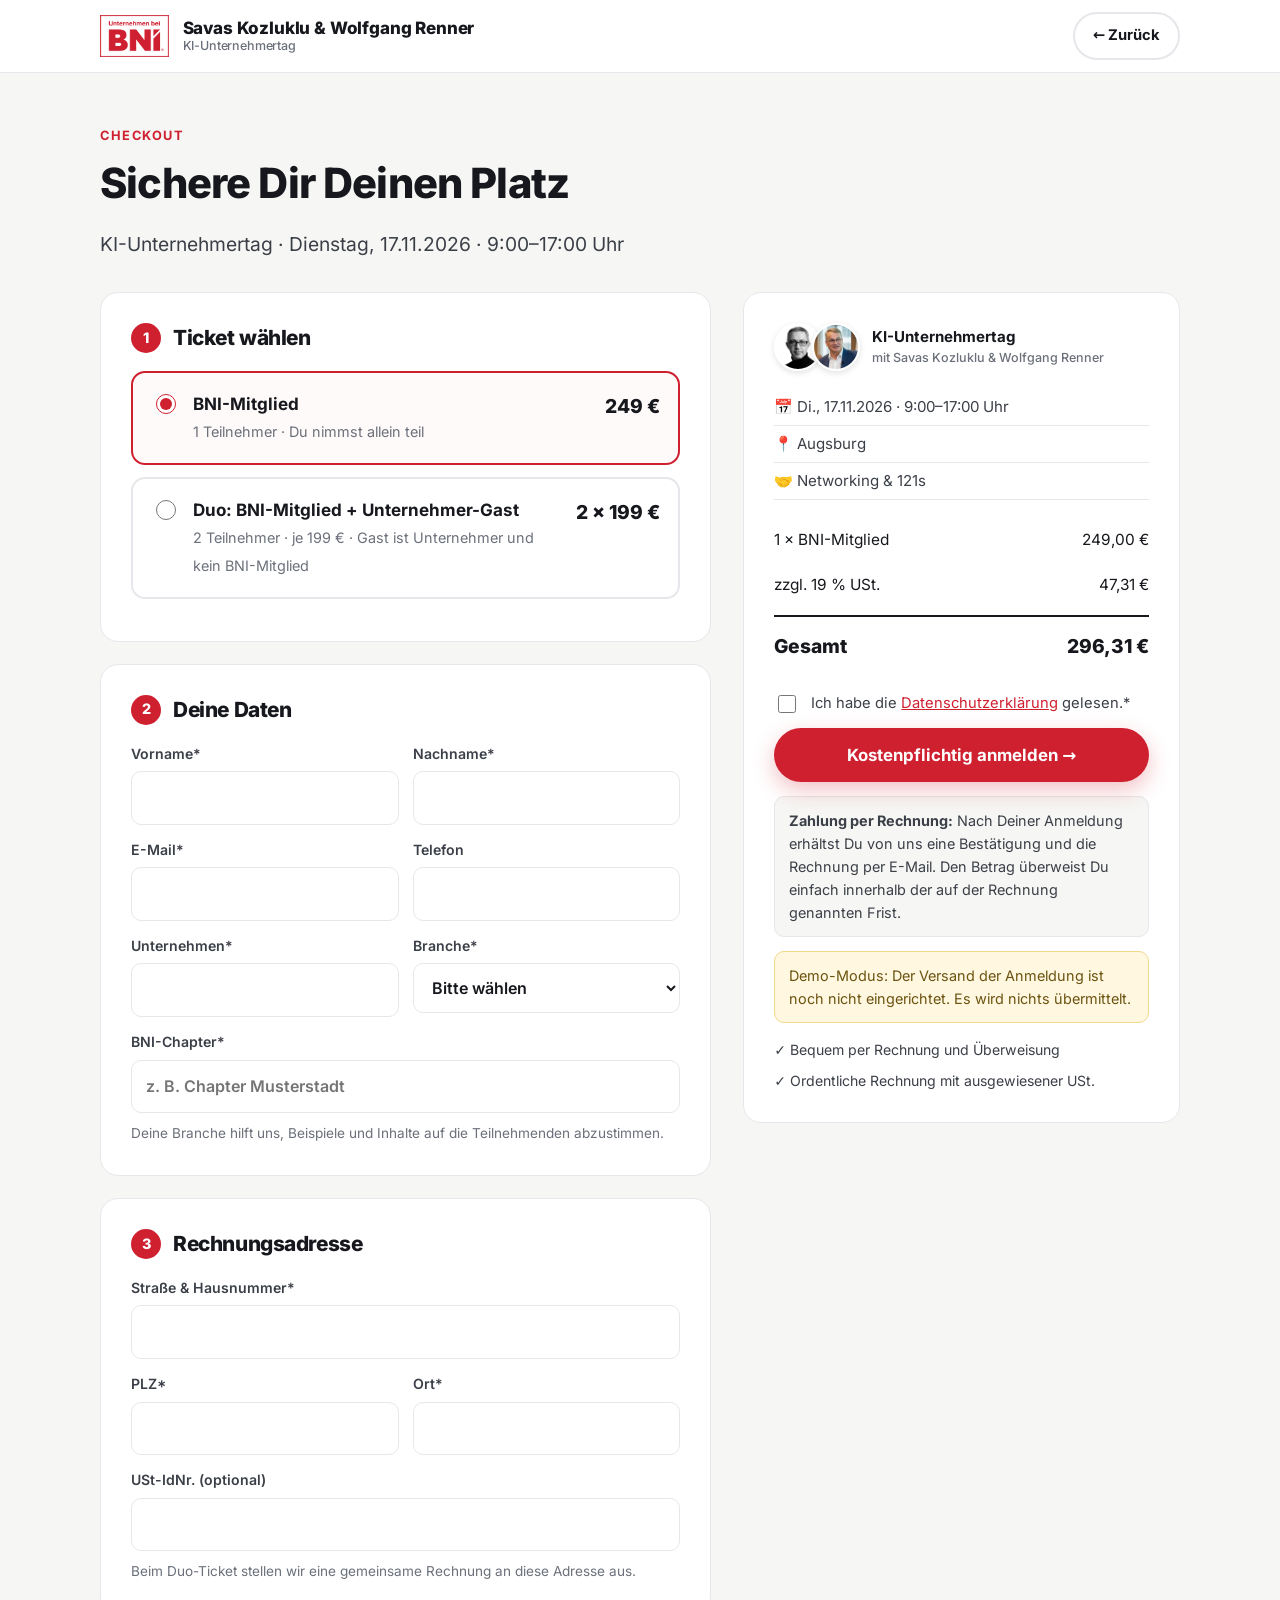
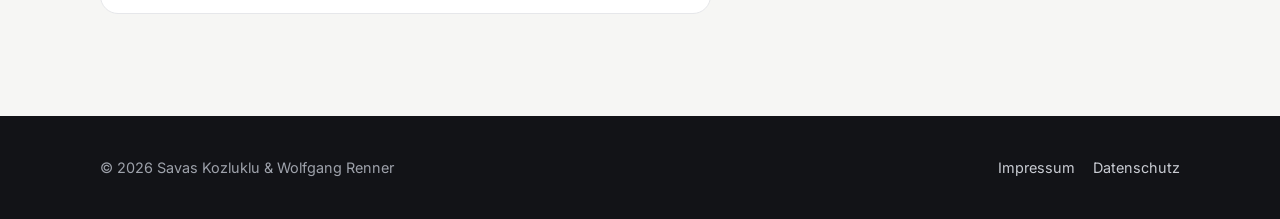
==== checkout.html @ a7ed5cb6 "Zahlung per Rechnung, AGB entfernt, Anmeldung per E-Mail an wr@naviqo.de vorbereitet Co-Authored-By:" ====
<!DOCTYPE html>
<html lang="de">
<head>
  <meta charset="UTF-8">
  <meta name="viewport" content="width=device-width, initial-scale=1">
  <title>Ticket sichern · KI-Unternehmertag 17.11.2026</title>
  <meta name="robots" content="noindex">
  <link rel="preload" href="assets/fonts/inter-latin-wght-normal.woff2" as="font" type="font/woff2" crossorigin>
  <link rel="stylesheet" href="styles.css?v=2">
  <style>
    body { background: var(--bg-soft); }
    .co-wrap { padding: 48px 0 80px; }
    .co-grid { display: grid; grid-template-columns: 1.4fr 1fr; gap: 32px; align-items: start; }
    .co-box { background: #fff; border: 1px solid var(--line); border-radius: 18px; padding: 30px; margin-bottom: 22px; }
    .co-box h2 { font-size: 1.3rem; margin-bottom: 18px; display: flex; align-items: center; gap: 12px; }
    .co-box h2 .num { width: 30px; height: 30px; font-size: .9rem; margin: 0; }
    .ticket-opt { display: flex; gap: 14px; align-items: flex-start; border: 2px solid var(--line); border-radius: 14px; padding: 18px; cursor: pointer; margin-bottom: 12px; transition: border-color .15s; }
    .ticket-opt:has(input:checked) { border-color: var(--red); background: #fffafa; }
    .ticket-opt input { accent-color: var(--red); width: 20px; height: 20px; margin-top: 3px; flex-shrink: 0; }
    .ticket-opt .t-body { flex: 1; }
    .ticket-opt strong { display: block; }
    .ticket-opt small { color: var(--muted); font-size: .9rem; }
    .ticket-opt .t-price { font-weight: 800; font-size: 1.2rem; white-space: nowrap; }
    .fields { display: grid; grid-template-columns: 1fr 1fr; gap: 14px; }
    .fields .full { grid-column: 1 / -1; }
    label.f { display: block; font-size: .88rem; font-weight: 600; color: var(--ink-2); }
    label.f input, label.f select {
      display: block; width: 100%; margin-top: 6px; padding: 13px 14px; font: inherit; font-size: 1rem;
      border: 1.5px solid var(--line); border-radius: 10px; background: #fff; color: var(--ink);
    }
    label.f input:focus, label.f select:focus { outline: none; border-color: var(--red); box-shadow: 0 0 0 3px rgba(207, 32, 48, .12); }
    .hint { font-size: .85rem; color: var(--muted); margin: 10px 0 0; }
    .guest { display: none; }
    .guest.show { display: block; }
    .consent { display: flex; gap: 12px; align-items: flex-start; font-size: .92rem; color: var(--ink-2); margin-bottom: 12px; }
    .consent input { accent-color: var(--red); width: 18px; height: 18px; margin-top: 3px; flex-shrink: 0; }
    .summary { position: sticky; top: 96px; }
    .sum-row { display: flex; justify-content: space-between; gap: 12px; padding: 10px 0; font-size: .96rem; }
    .sum-row.total { border-top: 2px solid var(--ink); margin-top: 8px; padding-top: 14px; font-weight: 800; font-size: 1.2rem; }
    .event-meta { list-style: none; padding: 0; margin: 0 0 18px; font-size: .94rem; color: var(--ink-2); }
    .event-meta li { padding: 6px 0; border-bottom: 1px solid var(--line); }
    .mini-hosts { display: flex; align-items: center; gap: 12px; margin-bottom: 18px; }
    .mini-hosts img { width: 48px; height: 48px; border-radius: 50%; object-fit: cover; border: 2px solid #fff; box-shadow: 0 2px 6px rgba(0,0,0,.12); }
    .mini-hosts img + img { margin-left: -22px; }
    .mini-hosts span { font-weight: 700; font-size: .94rem; line-height: 1.3; }
    .trust { display: grid; gap: 8px; font-size: .88rem; color: var(--ink-2); margin-top: 16px; }
    .hp { position: absolute; left: -9999px; }
    .invoice-note { background: var(--bg-soft); border: 1px solid var(--line); border-radius: 10px; padding: 12px 14px; font-size: .9rem; margin-top: 14px; color: var(--ink-2); }
    .demo-note { display: none; background: #fff7e0; border: 1px solid #f1d98a; color: #6b5310; border-radius: 10px; padding: 12px 14px; font-size: .9rem; margin-top: 14px; }
    .err { color: var(--red); font-size: .9rem; margin-top: 10px; display: none; }
    @media (max-width: 920px) {
      .co-grid { grid-template-columns: 1fr; }
      .summary { position: static; order: -1; }
    }
    @media (max-width: 640px) {
      .fields { grid-template-columns: 1fr; }
      .co-box { padding: 22px 18px; }
      .ticket-opt { flex-wrap: wrap; }
    }
  </style>
</head>
<body>

  <header class="header">
    <div class="container">
      <a class="brand" href="index.html">
        <img src="assets/bni-logo.png" alt="Unternehmen bei BNI">
        <span class="hosts">Savas Kozluklu &amp; Wolfgang Renner<small><span class="nw">KI-Unternehmertag</span></small></span>
      </a>
      <a class="btn btn-ghost" href="index.html" style="padding:10px 18px;font-size:.92rem">← Zurück</a>
    </div>
  </header>

  <main class="co-wrap">
    <div class="container">
      <span class="eyebrow">Checkout</span>
      <h1 style="font-size:clamp(1.8rem,4vw,2.6rem)">Sichere Dir Deinen Platz</h1>
      <p class="lead" style="margin-bottom:32px"><span class="nw">KI-Unternehmertag</span> · Dienstag, 17.11.2026 · 9:00–17:00&nbsp;Uhr</p>

      <form id="checkout" class="co-grid" novalidate>
        <div>
          <!-- 1 Ticket -->
          <div class="co-box">
            <h2><span class="num">1</span> Ticket wählen</h2>
            <label class="ticket-opt">
              <input type="radio" name="ticket" value="single" checked>
              <span class="t-body">
                <strong><span class="nw">BNI-Mitglied</span></strong>
                <small>1 Teilnehmer · Du nimmst allein teil</small>
              </span>
              <span class="t-price">249&nbsp;€</span>
            </label>
            <label class="ticket-opt">
              <input type="radio" name="ticket" value="duo">
              <span class="t-body">
                <strong>Duo: <span class="nw">BNI-Mitglied</span> + <span class="nw">Unternehmer-Gast</span></strong>
                <small>2 Teilnehmer · je 199&nbsp;€ · Gast ist Unternehmer und kein <span class="nw">BNI-Mitglied</span></small>
              </span>
              <span class="t-price">2 × 199&nbsp;€</span>
            </label>
          </div>

          <!-- 2 Deine Daten -->
          <div class="co-box">
            <h2><span class="num">2</span> Deine Daten</h2>
            <div class="fields">
              <label class="f">Vorname*<input name="firstName" required autocomplete="given-name"></label>
              <label class="f">Nachname*<input name="lastName" required autocomplete="family-name"></label>
              <label class="f"><span class="nw">E-Mail</span>*<input name="email" type="email" required autocomplete="email"></label>
              <label class="f">Telefon<input name="phone" type="tel" autocomplete="tel"></label>
              <label class="f">Unternehmen*<input name="company" required autocomplete="organization"></label>
              <label class="f">Branche*
                <select name="industry" required class="industry"></select>
              </label>
              <label class="f full"><span class="nw">BNI-Chapter</span>*<input name="chapter" required placeholder="z. B. Chapter Musterstadt"></label>
            </div>
            <p class="hint">Deine Branche hilft uns, Beispiele und Inhalte auf die Teilnehmenden abzustimmen.</p>
          </div>

          <!-- 3 Gast -->
          <div class="co-box guest" id="guestBox">
            <h2><span class="num">3</span> <span class="txt">Dein <span class="nw">Unternehmer-Gast</span></span></h2>
            <div class="fields">
              <label class="f">Vorname*<input name="guestFirstName" data-guest></label>
              <label class="f">Nachname*<input name="guestLastName" data-guest></label>
              <label class="f"><span class="nw">E-Mail</span>*<input name="guestEmail" type="email" data-guest></label>
              <label class="f">Unternehmen*<input name="guestCompany" data-guest></label>
              <label class="f full">Branche*
                <select name="guestIndustry" class="industry" data-guest></select>
              </label>
            </div>
            <label class="consent" style="margin-top:16px">
              <input type="checkbox" name="guestConfirm" data-guest>
              <span>Ich bestätige, dass mein Gast selbst Unternehmer ist und aktuell kein <span class="nw">BNI-Mitglied</span>.</span>
            </label>
          </div>

          <!-- 4 Rechnung -->
          <div class="co-box">
            <h2><span class="num" id="billNum">3</span> Rechnungsadresse</h2>
            <div class="fields">
              <label class="f full">Straße &amp; Hausnummer*<input name="street" required autocomplete="street-address"></label>
              <label class="f">PLZ*<input name="zip" required autocomplete="postal-code" inputmode="numeric"></label>
              <label class="f">Ort*<input name="city" required autocomplete="address-level2"></label>
              <label class="f full"><span class="nw">USt-IdNr</span>. (optional)<input name="vatId"></label>
            </div>
            <p class="hint">Beim <span class="nw">Duo-Ticket</span> stellen wir eine gemeinsame Rechnung an diese Adresse aus.</p>
          </div>
        </div>

        <!-- Zusammenfassung -->
        <aside class="summary">
          <div class="co-box">
            <div class="mini-hosts">
              <img src="assets/savas-kozluklu.png" alt="">
              <img src="assets/wolfgang-renner.png" alt="">
              <span><span class="nw">KI-Unternehmertag</span><br><small style="font-weight:500;color:var(--muted)">mit Savas Kozluklu &amp; Wolfgang Renner</small></span>
            </div>
            <ul class="event-meta">
              <li>📅 Di., 17.11.2026 · 9:00–17:00&nbsp;Uhr</li>
              <li>📍 Augsburg</li>
              <li>🤝 Networking &amp; 121s</li>
            </ul>

            <div class="sum-row"><span id="sumLabel">1 × <span class="nw">BNI-Mitglied</span></span><span id="sumNet">249,00&nbsp;€</span></div>
            <div class="sum-row"><span>zzgl. 19&nbsp;% USt.</span><span id="sumVat">47,31&nbsp;€</span></div>
            <div class="sum-row total"><span>Gesamt</span><span id="sumGross">296,31&nbsp;€</span></div>

            <div style="margin-top:20px">
              <label class="consent">
                <input type="checkbox" name="terms" required>
                <span>Ich habe die <a href="datenschutz.html" target="_blank">Datenschutzerklärung</a> gelesen.*</span>
              </label>
            </div>

            <input type="checkbox" name="botcheck" class="hp" tabindex="-1" autocomplete="off" aria-hidden="true">
            <button type="submit" class="btn btn-block" id="payBtn">Kostenpflichtig anmelden →</button>
            <p class="err" id="err">Bitte fülle alle Pflichtfelder (*) aus.</p>
            <div class="invoice-note"><strong>Zahlung per Rechnung:</strong> Nach Deiner Anmeldung erhältst Du von uns eine Bestätigung und die Rechnung per <span class="nw">E-Mail</span>. Den Betrag überweist Du einfach innerhalb der auf der Rechnung genannten Frist.</div>
            <div class="demo-note" id="demoNote"><span class="nw">Demo-Modus</span>: Der Versand der Anmeldung ist noch nicht eingerichtet. Es wird nichts übermittelt.</div>

            <div class="trust">
              <span>✓ Bequem per Rechnung und Überweisung</span>
              <span>✓ Ordentliche Rechnung mit ausgewiesener USt.</span>
            </div>
          </div>
        </aside>
      </form>
    </div>
  </main>

  <footer class="footer">
    <div class="container">
      <span>© 2026 Savas Kozluklu &amp; Wolfgang Renner</span>
      <nav><a href="impressum.html">Impressum</a><a href="datenschutz.html">Datenschutz</a></nav>
    </div>
  </footer>

  <script>
    /* =========================================================
       ANMELDUNG PER RECHNUNG
       Jede Anmeldung wird über Web3Forms als E-Mail an
       wr@naviqo.de geschickt. Wolfgang Renner stellt danach die
       Rechnung. Den Zugangsschlüssel gibt es kostenlos auf
       https://web3forms.com (mit wr@naviqo.de anfordern).
       Solange ACCESS_KEY leer ist, läuft das Formular im
       Demo-Modus und es wird nichts verschickt.
       ========================================================= */
    const BOOKING = {
      accessKey: '',
      endpoint: 'https://api.web3forms.com/submit',
      vatRate: 0.19,
      successUrl: 'danke.html'
    };

    const TICKETS = {
      single: { label: '1 × BNI-Mitglied', qty: 1, unit: 249 },
      duo:    { label: '2 × Duo-Ticket (je 199 €)', qty: 2, unit: 199 }
    };

    const INDUSTRIES = [
      'Bitte wählen', 'Handwerk & Bau', 'Immobilien', 'Finanzen & Versicherungen', 'Steuern & Recht',
      'Gesundheit & Medizin', 'Fitness & Wellness', 'IT & Software', 'Marketing, Werbung & Medien',
      'Beratung & Coaching', 'Handel & E-Commerce', 'Gastronomie & Hotellerie', 'Produktion & Industrie',
      'Logistik & Mobilität', 'Sachverständige & Gutachter', 'Sonstige Dienstleistungen'
    ];

    const form = document.getElementById('checkout');
    const eur = n => n.toLocaleString('de-DE', { style: 'currency', currency: 'EUR' });

    document.querySelectorAll('select.industry').forEach(sel => {
      INDUSTRIES.forEach((name, i) => sel.add(new Option(name, i === 0 ? '' : name)));
    });

    function currentTicket() { return form.ticket.value; }

    function update() {
      const key = currentTicket();
      const t = TICKETS[key];
      const net = t.qty * t.unit;
      const vat = Math.round(net * BOOKING.vatRate * 100) / 100;
      document.getElementById('sumLabel').textContent = t.label;
      document.getElementById('sumNet').textContent = eur(net);
      document.getElementById('sumVat').textContent = eur(vat);
      document.getElementById('sumGross').textContent = eur(net + vat);

      const isDuo = key === 'duo';
      document.getElementById('guestBox').classList.toggle('show', isDuo);
      document.getElementById('billNum').textContent = isDuo ? '4' : '3';
      document.querySelectorAll('[data-guest]').forEach(el => el.required = isDuo);
    }

    // Vorauswahl über ?ticket=duo / ?ticket=single
    const preset = new URLSearchParams(location.search).get('ticket');
    if (preset && TICKETS[preset]) form.ticket.value = preset;
    form.addEventListener('change', e => { if (e.target.name === 'ticket') update(); });
    update();

    if (!BOOKING.accessKey) document.getElementById('demoNote').style.display = 'block';

    form.addEventListener('submit', async e => {
      e.preventDefault();
      const err = document.getElementById('err');
      if (!form.checkValidity()) {
        err.textContent = 'Bitte fülle alle Pflichtfelder (*) aus.';
        err.style.display = 'block';
        form.reportValidity();
        return;
      }
      err.style.display = 'none';

      const key = currentTicket();
      const t = TICKETS[key];
      const data = Object.fromEntries(new FormData(form));
      // Vorname und Ticket für die Danke-Seite merken (nur in diesem Browser)
      try { sessionStorage.setItem('bni-ki-order', JSON.stringify({ ticket: key, firstName: data.firstName })); } catch (_) {}

      if (!BOOKING.accessKey) {
        location.href = BOOKING.successUrl + '?ticket=' + key;
        return;
      }

      const net = t.qty * t.unit;
      const vat = Math.round(net * BOOKING.vatRate * 100) / 100;
      const payload = {
        access_key: BOOKING.accessKey,
        subject: 'Neue Anmeldung KI-Unternehmertag: ' + data.firstName + ' ' + data.lastName + ' (' + t.label + ')',
        from_name: 'KI-Unternehmertag Anmeldung',
        replyto: data.email,
        botcheck: data.botcheck || '',
        Ticket: t.label,
        Netto: eur(net),
        'USt 19 %': eur(vat),
        Gesamt: eur(net + vat)
      };
      const LABELS = {
        firstName: 'Vorname', lastName: 'Nachname', email: 'E-Mail', phone: 'Telefon', company: 'Firma',
        industry: 'Branche', chapter: 'BNI-Chapter', street: 'Straße', zip: 'PLZ', city: 'Ort', vatId: 'USt-IdNr.',
        guestFirstName: 'Gast Vorname', guestLastName: 'Gast Nachname', guestEmail: 'Gast E-Mail',
        guestCompany: 'Gast Firma', guestIndustry: 'Gast Branche'
      };
      for (const [name, label] of Object.entries(LABELS)) {
        if (name.startsWith('guest') && key !== 'duo') continue;
        if (data[name]) payload[label] = data[name];
      }

      const btn = document.getElementById('payBtn');
      btn.disabled = true;
      btn.textContent = 'Wird gesendet …';
      try {
        const res = await fetch(BOOKING.endpoint, {
          method: 'POST',
          headers: { 'Content-Type': 'application/json', Accept: 'application/json' },
          body: JSON.stringify(payload)
        });
        const json = await res.json().catch(() => ({}));
        if (!res.ok || json.success === false) throw new Error(json.message || res.status);
        location.href = BOOKING.successUrl + '?ticket=' + key;
      } catch (_) {
        btn.disabled = false;
        btn.textContent = 'Kostenpflichtig anmelden →';
        err.innerHTML = 'Die Anmeldung konnte gerade nicht gesendet werden. Bitte versuche es noch einmal oder schreib uns an <a href="mailto:wr@naviqo.de">wr@naviqo.de</a>.';
        err.style.display = 'block';
      }
    });
  </script>
</body>
</html>
---- styles.css ----
/* Schriften lokal eingebunden (keine Verbindung zu Google) */
@font-face { font-family: "Inter"; font-style: normal; font-display: swap; font-weight: 100 900; src: url("assets/fonts/inter-latin-wght-normal.woff2") format("woff2"); }
@font-face { font-family: "Oswald"; font-style: normal; font-display: swap; font-weight: 200 700; src: url("assets/fonts/oswald-latin-wght-normal.woff2") format("woff2"); }

:root {
  --red: #cf2030;
  --red-dark: #a8141f;
  --ink: #16181d;
  --ink-2: #3b3f47;
  --muted: #6b707a;
  --line: #e6e7ea;
  --bg: #ffffff;
  --bg-soft: #f6f6f4;
  --bg-dark: #121317;
  --radius: 14px;
  --shadow: 0 10px 30px rgba(18, 19, 23, .08);
  --max: 1120px;
}

* { box-sizing: border-box; }
html { scroll-behavior: smooth; }
body {
  margin: 0;
  font-family: "Inter", system-ui, -apple-system, "Segoe UI", Roboto, sans-serif;
  color: var(--ink);
  background: var(--bg);
  line-height: 1.6;
  font-size: 17px;
  -webkit-font-smoothing: antialiased;
}
img { max-width: 100%; display: block; }
a { color: var(--red); }
h1, h2, h3 { line-height: 1.15; letter-spacing: -.02em; margin: 0 0 .5em; }
h1 { font-size: clamp(2.1rem, 5vw, 3.6rem); font-weight: 800; }
h2 { font-size: clamp(1.7rem, 3.4vw, 2.5rem); font-weight: 800; }
h3 { font-size: 1.2rem; font-weight: 700; }
p { margin: 0 0 1em; }

.container { width: 100%; max-width: var(--max); margin: 0 auto; padding: 0 20px; }
.narrow { max-width: 780px; }
section { padding: 88px 0; }
.soft { background: var(--bg-soft); }
.dark { background: var(--bg-dark); color: #fff; }
.dark p, .dark li { color: #c9ccd3; }
.center { text-align: center; }
.eyebrow {
  display: inline-block; font-size: .8rem; font-weight: 700; letter-spacing: .12em;
  text-transform: uppercase; color: var(--red); margin-bottom: 14px;
}
.lead { font-size: 1.2rem; color: var(--ink-2); }
.dark .lead { color: #d7d9de; }

/* Buttons */
.btn {
  display: inline-flex; align-items: center; justify-content: center; gap: 10px;
  background: var(--red); color: #fff; text-decoration: none; font-weight: 700;
  padding: 17px 30px; border-radius: 999px; border: 0; cursor: pointer;
  font-size: 1.05rem; font-family: inherit;
  box-shadow: 0 8px 22px rgba(207, 32, 48, .28);
  transition: transform .15s ease, background .15s ease;
}
.btn:hover { background: var(--red-dark); transform: translateY(-1px); }
.btn-ghost { background: transparent; color: var(--ink); box-shadow: none; border: 2px solid var(--line); }
.btn-ghost:hover { background: var(--bg-soft); }
.btn-block { width: 100%; }
.btn-note { font-size: .88rem; color: var(--muted); margin-top: 12px; }
.dark .btn-note { color: #9ea2ab; }

/* Topbar */
.topbar { background: var(--red); color: #fff; text-align: center; font-size: .92rem; font-weight: 600; padding: 9px 16px; }
.header { border-bottom: 1px solid var(--line); background: #fff; position: sticky; top: 0; z-index: 20; }
.header .container { display: flex; align-items: center; justify-content: space-between; gap: 16px; height: 72px; }
.brand { display: flex; align-items: center; gap: 14px; text-decoration: none; color: var(--ink); }
.brand img { height: 42px; width: auto; }
.brand .hosts { font-weight: 800; letter-spacing: -.01em; line-height: 1.2; }
.brand .hosts small { display: block; font-weight: 500; color: var(--muted); font-size: .78rem; }
.header .btn { padding: 11px 20px; font-size: .95rem; box-shadow: none; }

/* Hero */
.hero { padding: 72px 0 80px; background: linear-gradient(180deg, #fff 0%, var(--bg-soft) 100%); }
.hero-grid { display: grid; grid-template-columns: 1.25fr .9fr; gap: 56px; align-items: center; }
.hero h1 span { color: var(--red); }
.facts { display: flex; flex-wrap: wrap; gap: 10px; margin: 24px 0 30px; padding: 0; list-style: none; }
.facts li {
  background: #fff; border: 1px solid var(--line); border-radius: 999px;
  padding: 8px 16px; font-size: .92rem; font-weight: 600;
}
.hero-card { background: #fff; border-radius: 22px; box-shadow: var(--shadow); padding: 26px; border: 1px solid var(--line); }
.host-pics { display: grid; grid-template-columns: 1fr 1fr; gap: 12px; margin-bottom: 20px; }
.host-pics figure { margin: 0; }
.host-pics img { aspect-ratio: 1; object-fit: cover; border-radius: 14px; width: 100%; }
.host-pics figcaption { font-size: .85rem; font-weight: 700; margin-top: 8px; }
.host-pics figcaption small { display: block; font-weight: 500; color: var(--muted); }
.price-line { display: flex; justify-content: space-between; align-items: baseline; padding: 12px 0; border-top: 1px solid var(--line); gap: 12px; }
.price-line strong { font-size: 1.5rem; white-space: nowrap; }
.price-line span { font-size: .95rem; color: var(--ink-2); }

/* Cards / grids */
.grid-2 { display: grid; grid-template-columns: repeat(2, 1fr); gap: 22px; }
.grid-3 { display: grid; grid-template-columns: repeat(3, 1fr); gap: 22px; }
.grid-4 { display: grid; grid-template-columns: repeat(4, 1fr); gap: 20px; }
.card { background: #fff; border: 1px solid var(--line); border-radius: var(--radius); padding: 26px; }
.dark .card { background: #1c1e24; border-color: #2c2f37; }
.num {
  width: 40px; height: 40px; border-radius: 50%; background: var(--red); color: #fff;
  display: grid; place-items: center; font-weight: 800; margin-bottom: 14px;
}
.check { list-style: none; padding: 0; margin: 0; }
.check li { position: relative; padding-left: 32px; margin-bottom: 12px; }
.check li::before {
  content: ""; position: absolute; left: 0; top: 4px; width: 20px; height: 20px; border-radius: 50%;
  background: var(--red) url("data:image/svg+xml,%3Csvg xmlns='http://www.w3.org/2000/svg' viewBox='0 0 24 24' fill='none' stroke='white' stroke-width='3.5' stroke-linecap='round' stroke-linejoin='round'%3E%3Cpolyline points='20 6 9 17 4 12'/%3E%3C/svg%3E") center/12px no-repeat;
}
.section-head { max-width: 760px; margin: 0 auto 48px; text-align: center; }

/* Agenda */
.agenda { border: 1px solid var(--line); border-radius: var(--radius); overflow: hidden; background: #fff; }
.agenda-row { display: grid; grid-template-columns: 130px 1fr auto; gap: 20px; padding: 18px 24px; border-bottom: 1px solid var(--line); align-items: start; }
.agenda-row:last-child { border-bottom: 0; }
.agenda-row time { font-weight: 800; color: var(--red); font-variant-numeric: tabular-nums; }
.agenda-row h3 { margin: 0 0 4px; font-size: 1.05rem; }
.agenda-row p { margin: 0; color: var(--muted); font-size: .95rem; }
.agenda-row.break { background: var(--bg-soft); }
.agenda-row.net { background: #fdf0f1; }
.tag { font-size: .75rem; font-weight: 700; padding: 4px 10px; border-radius: 999px; background: var(--bg-soft); color: var(--ink-2); white-space: nowrap; }
.tag.red { background: var(--red); color: #fff; }

/* Networking highlight */
.split { display: grid; grid-template-columns: 1fr 1fr; gap: 56px; align-items: center; }
.big-stat { font-size: 3.2rem; font-weight: 800; color: var(--red); line-height: 1; }

/* Pricing */
.pricing { display: grid; grid-template-columns: 1fr 1fr; gap: 24px; max-width: 900px; margin: 0 auto; }
.plan { background: #fff; color: var(--ink); border-radius: 20px; padding: 34px; border: 2px solid var(--line); display: flex; flex-direction: column; }
.plan.featured { border-color: var(--red); position: relative; }
.plan .badge { position: absolute; top: -14px; left: 34px; background: var(--red); color: #fff; font-size: .78rem; font-weight: 700; padding: 5px 14px; border-radius: 999px; }
.plan .amount { font-size: 3rem; font-weight: 800; letter-spacing: -.03em; line-height: 1; margin: 12px 0 4px; }
.plan .amount small { font-size: 1rem; font-weight: 600; color: var(--muted); letter-spacing: 0; }
.plan p, .plan li { color: var(--ink-2) !important; }
.plan .check { margin: 18px 0 26px; flex: 1; }

/* Value stack */
.stack-title {
  font-family: "Oswald", "Inter", sans-serif; font-weight: 700; text-transform: uppercase;
  letter-spacing: .01em; text-align: center; color: var(--ink-2); margin-bottom: 36px;
}
.stack { background: #fff; border-radius: 16px; border: 1px solid var(--line); box-shadow: var(--shadow); max-width: 800px; margin: 0 auto; overflow: hidden; }
.stack-row { display: flex; justify-content: space-between; align-items: center; gap: 20px; padding: 18px 26px; border-bottom: 1px solid var(--line); }
.stack-row > div { min-width: 0; }
.stack-row strong { display: block; font-weight: 600; font-size: 1.08rem; }
.stack-row small { display: block; color: var(--muted); font-size: .9rem; margin-top: 2px; line-height: 1.45; }
.stack-row .val { font-family: "Oswald", "Inter", sans-serif; font-weight: 700; font-size: 1.15rem; white-space: nowrap; color: var(--ink); }
.stack-foot { background: var(--bg-soft); text-align: right; padding: 16px 26px; font-size: 1.05rem; font-weight: 600; color: var(--ink-2); }
@media (max-width: 640px) {
  .stack-row { padding: 16px 18px; align-items: flex-start; }
  .stack-foot { padding: 14px 18px; }
}

/* Guarantee */
.guarantee { display: grid; grid-template-columns: 140px 1fr; gap: 32px; align-items: center; max-width: 860px; margin: 0 auto; }
.seal {
  width: 140px; height: 140px; border-radius: 50%; border: 4px solid var(--red); color: var(--red);
  display: grid; place-items: center; text-align: center; font-weight: 800; font-size: .9rem; line-height: 1.2; padding: 16px;
}

/* Speakers */
.speaker { display: grid; grid-template-columns: 200px 1fr; gap: 28px; align-items: start; }
.speaker img { border-radius: 16px; aspect-ratio: 1; object-fit: cover; width: 100%; }
.speaker .role { color: var(--red); font-weight: 700; font-size: .95rem; margin-bottom: 10px; }
.speaker a { font-weight: 600; font-size: .95rem; }

/* FAQ */
.faq details { border-bottom: 1px solid var(--line); padding: 20px 0; }
.faq summary { font-weight: 700; cursor: pointer; list-style: none; display: flex; justify-content: space-between; gap: 16px; font-size: 1.05rem; }
.faq summary::-webkit-details-marker { display: none; }
.faq summary::after { content: "+"; color: var(--red); font-size: 1.5rem; line-height: 1; transition: transform .2s; }
.faq details[open] summary::after { transform: rotate(45deg); }
.faq details p { margin: 12px 0 0; color: var(--ink-2); }

/* Final CTA */
.final { background: var(--red); color: #fff; }
.final p, .final li { color: #fde6e8; }
.final .btn { background: #fff; color: var(--red); box-shadow: 0 8px 22px rgba(0, 0, 0, .18); }
.final .btn:hover { background: #fff5f5; }
.final .btn-note { color: #fbd3d7; }

/* Sticky CTA */
.sticky-cta {
  position: fixed; left: 50%; bottom: 18px; transform: translate(-50%, 140%); z-index: 30;
  background: var(--ink); color: #fff; border-radius: 999px; padding: 8px 8px 8px 22px;
  display: flex; align-items: center; gap: 16px; box-shadow: 0 12px 30px rgba(0, 0, 0, .25);
  transition: transform .3s ease; width: max-content; max-width: calc(100% - 32px);
}
.sticky-cta.show { transform: translate(-50%, 0); }
.sticky-cta span { font-size: .92rem; font-weight: 600; }
.sticky-cta .btn { padding: 11px 20px; font-size: .95rem; box-shadow: none; }

/* Footer */
.footer { background: var(--bg-dark); color: #9ea2ab; padding: 40px 0; font-size: .9rem; }
.footer .container { display: flex; justify-content: space-between; flex-wrap: wrap; gap: 16px; }
.footer a { color: #c9ccd3; text-decoration: none; margin-left: 18px; }
.footer a:first-child { margin-left: 0; }

/* Responsive */
@media (max-width: 920px) {
  .hero-grid, .split, .pricing, .grid-2 { grid-template-columns: 1fr; }
  .grid-3 { grid-template-columns: 1fr; }
  .grid-4 { grid-template-columns: 1fr 1fr; }
  .hero-grid { gap: 36px; }
}
@media (max-width: 640px) {
  body { font-size: 16px; }
  section { padding: 64px 0; }
  .container { padding: 0 16px; }
  .grid-4 { grid-template-columns: 1fr; }
  .brand .hosts small { display: none; }
  .brand img { height: 34px; }
  .header .btn { display: none; }
  .agenda-row { grid-template-columns: 1fr; gap: 6px; padding: 16px 18px; }
  .agenda-row .tag { justify-self: start; }
  .speaker { grid-template-columns: 1fr; }
  .speaker img { max-width: 220px; }
  .guarantee { grid-template-columns: 1fr; justify-items: center; text-align: center; }
  .sticky-cta span { display: none; }
  .sticky-cta { padding: 6px; }
  .footer a { margin: 0 14px 0 0; }
}

/* Bindestrich-Wörter nicht am Bindestrich umbrechen */
.nw { white-space: nowrap; }
.agenda-note { font-size: .88rem; color: var(--muted); margin: 14px 4px 0; }

/* Rechtstexte (Impressum, Datenschutz) */
.legal { padding-top: 8px; }
.legal h1 { font-size: clamp(2rem, 4.5vw, 2.8rem); margin-bottom: 24px; }
.legal h2 { font-size: 1.4rem; margin: 36px 0 12px; }
.legal h3 { font-size: 1.1rem; margin: 26px 0 8px; }
.legal h4 { font-size: 1rem; margin: 18px 0 6px; }
.legal p, .legal li { color: var(--ink-2); line-height: 1.65; overflow-wrap: anywhere; }
.legal ul { padding-left: 20px; }
.legal a { color: var(--red); }
.legal .legal-addr { gap: 24px; margin: 8px 0 16px; }
.legal .legal-addr h2 { margin-top: 8px; }
.legal .legal-src { font-size: .85rem; color: var(--muted); margin-top: 28px; }
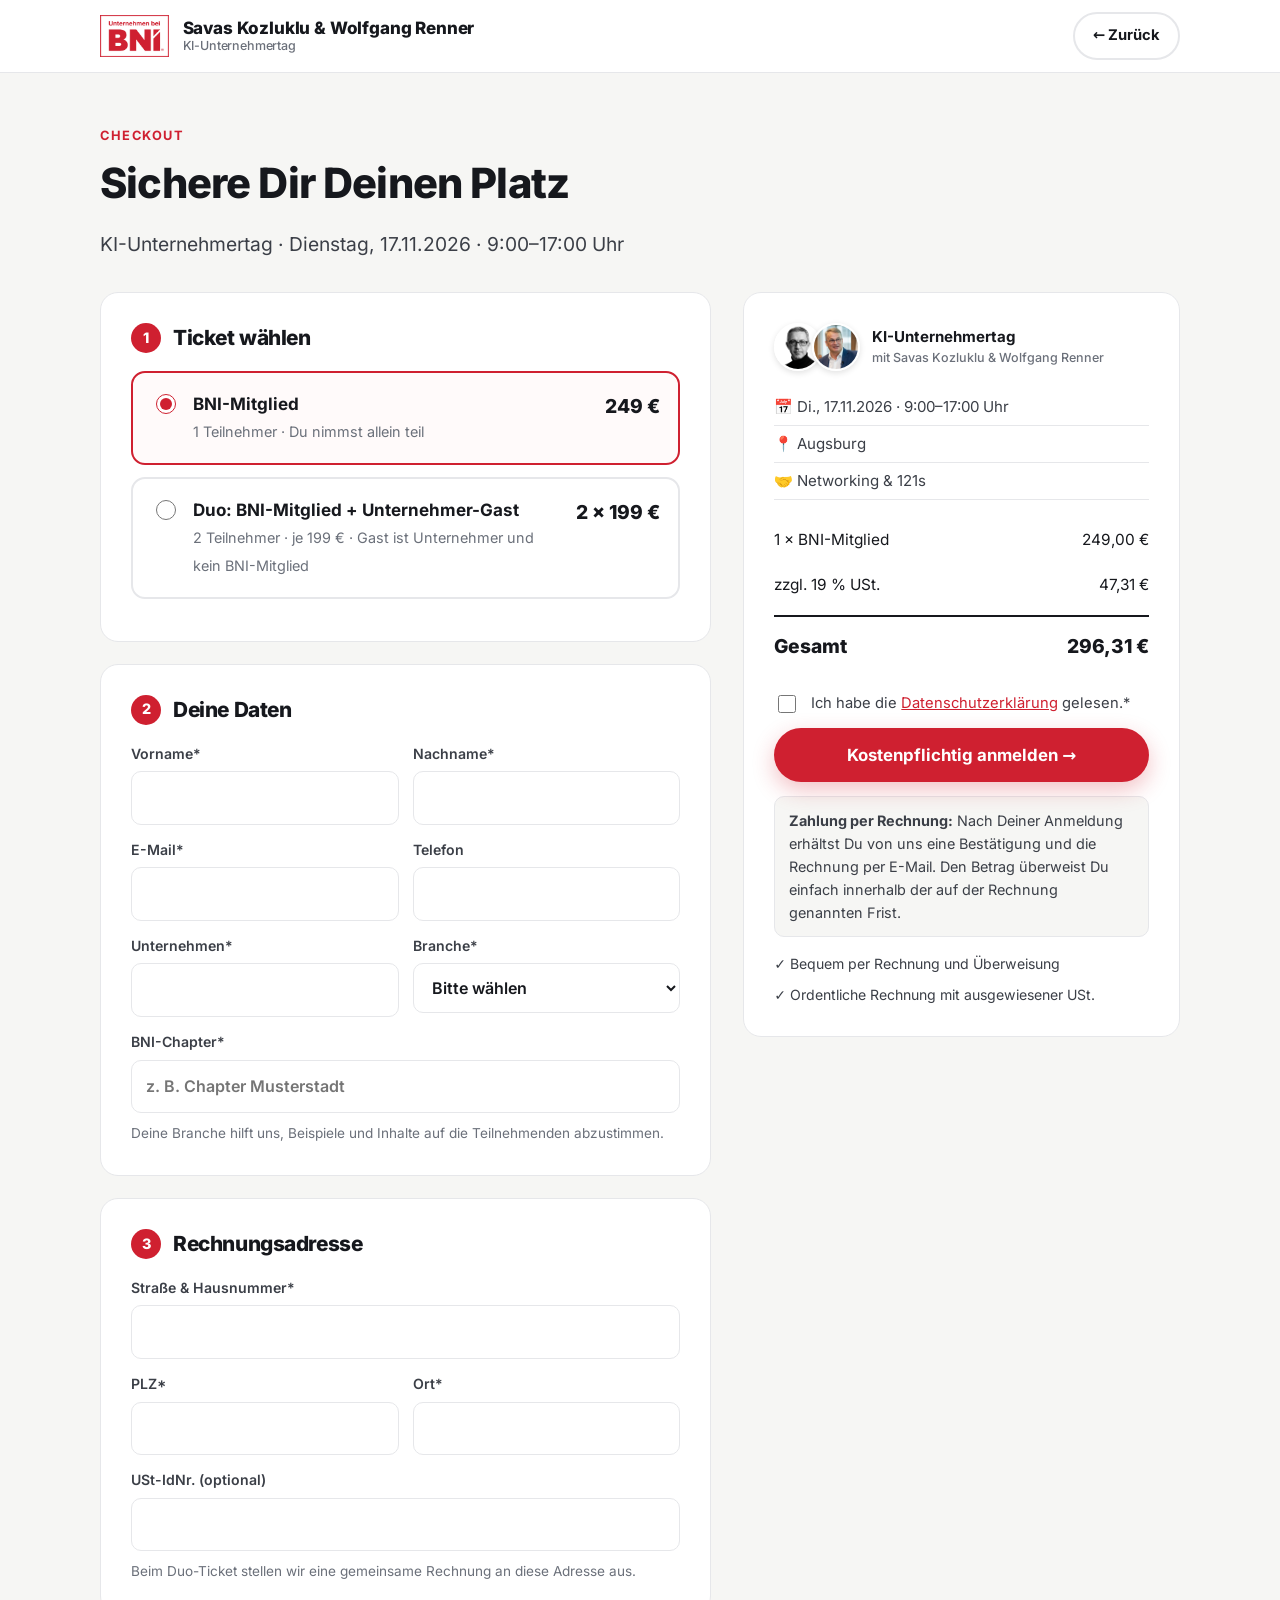
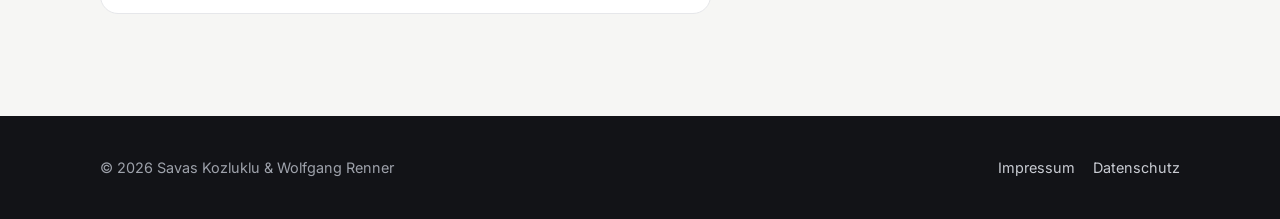
==== commit 7cbb250a: "Web3Forms-Schlüssel (savask@zeoai.de) eingetragen, Demo-Modus aus Co-Authored-By: Claude Opus 5.5 <n" ====
--- a/checkout.html
+++ b/checkout.html
@@ -199,15 +199,19 @@
   <script>
     /* =========================================================
        ANMELDUNG PER RECHNUNG
-       Jede Anmeldung wird über Web3Forms als E-Mail an
-       wr@naviqo.de geschickt. Wolfgang Renner stellt danach die
-       Rechnung. Den Zugangsschlüssel gibt es kostenlos auf
-       https://web3forms.com (mit wr@naviqo.de anfordern).
-       Solange ACCESS_KEY leer ist, läuft das Formular im
-       Demo-Modus und es wird nichts verschickt.
+       Jede Anmeldung wird über Web3Forms als E-Mail verschickt:
+       - wr@naviqo.de    (Wolfgang Renner, stellt die Rechnung)
+       - savask@zeoai.de (Savas Kozluklu, zur Info)
+       Pro Adresse gibt es kostenlos einen Zugangsschlüssel auf
+       https://web3forms.com. Solange der Schlüssel für
+       wr@naviqo.de leer ist, läuft das Formular im Demo-Modus
+       und es wird nichts verschickt.
        ========================================================= */
     const BOOKING = {
-      accessKey: '',
+      // Übergangsweise geht alles an savask@zeoai.de, bis Wolfgangs Schlüssel da ist.
+      // Dann: accessKey = Schlüssel wr@naviqo.de, accessKeyCopy = Schlüssel savask@zeoai.de
+      accessKey: '792a6750-31fa-42c7-a27d-f14a307fe8d3',  // savask@zeoai.de
+      accessKeyCopy: '',
       endpoint: 'https://api.web3forms.com/submit',
       vatRate: 0.19,
       successUrl: 'danke.html'
@@ -283,7 +287,6 @@
       const net = t.qty * t.unit;
       const vat = Math.round(net * BOOKING.vatRate * 100) / 100;
       const payload = {
-        access_key: BOOKING.accessKey,
         subject: 'Neue Anmeldung KI-Unternehmertag: ' + data.firstName + ' ' + data.lastName + ' (' + t.label + ')',
         from_name: 'KI-Unternehmertag Anmeldung',
         replyto: data.email,
@@ -308,13 +311,17 @@
       btn.disabled = true;
       btn.textContent = 'Wird gesendet …';
       try {
-        const res = await fetch(BOOKING.endpoint, {
+        const send = accessKey => fetch(BOOKING.endpoint, {
           method: 'POST',
           headers: { 'Content-Type': 'application/json', Accept: 'application/json' },
-          body: JSON.stringify(payload)
+          body: JSON.stringify({ access_key: accessKey, ...payload })
+        }).then(async res => {
+          const json = await res.json().catch(() => ({}));
+          if (!res.ok || json.success === false) throw new Error(json.message || res.status);
         });
-        const json = await res.json().catch(() => ({}));
-        if (!res.ok || json.success === false) throw new Error(json.message || res.status);
+        // Kopie an Savas: Fehler dort blockieren die Anmeldung nicht
+        const copy = BOOKING.accessKeyCopy ? send(BOOKING.accessKeyCopy).catch(() => {}) : Promise.resolve();
+        await Promise.all([send(BOOKING.accessKey), copy]);
         location.href = BOOKING.successUrl + '?ticket=' + key;
       } catch (_) {
         btn.disabled = false;
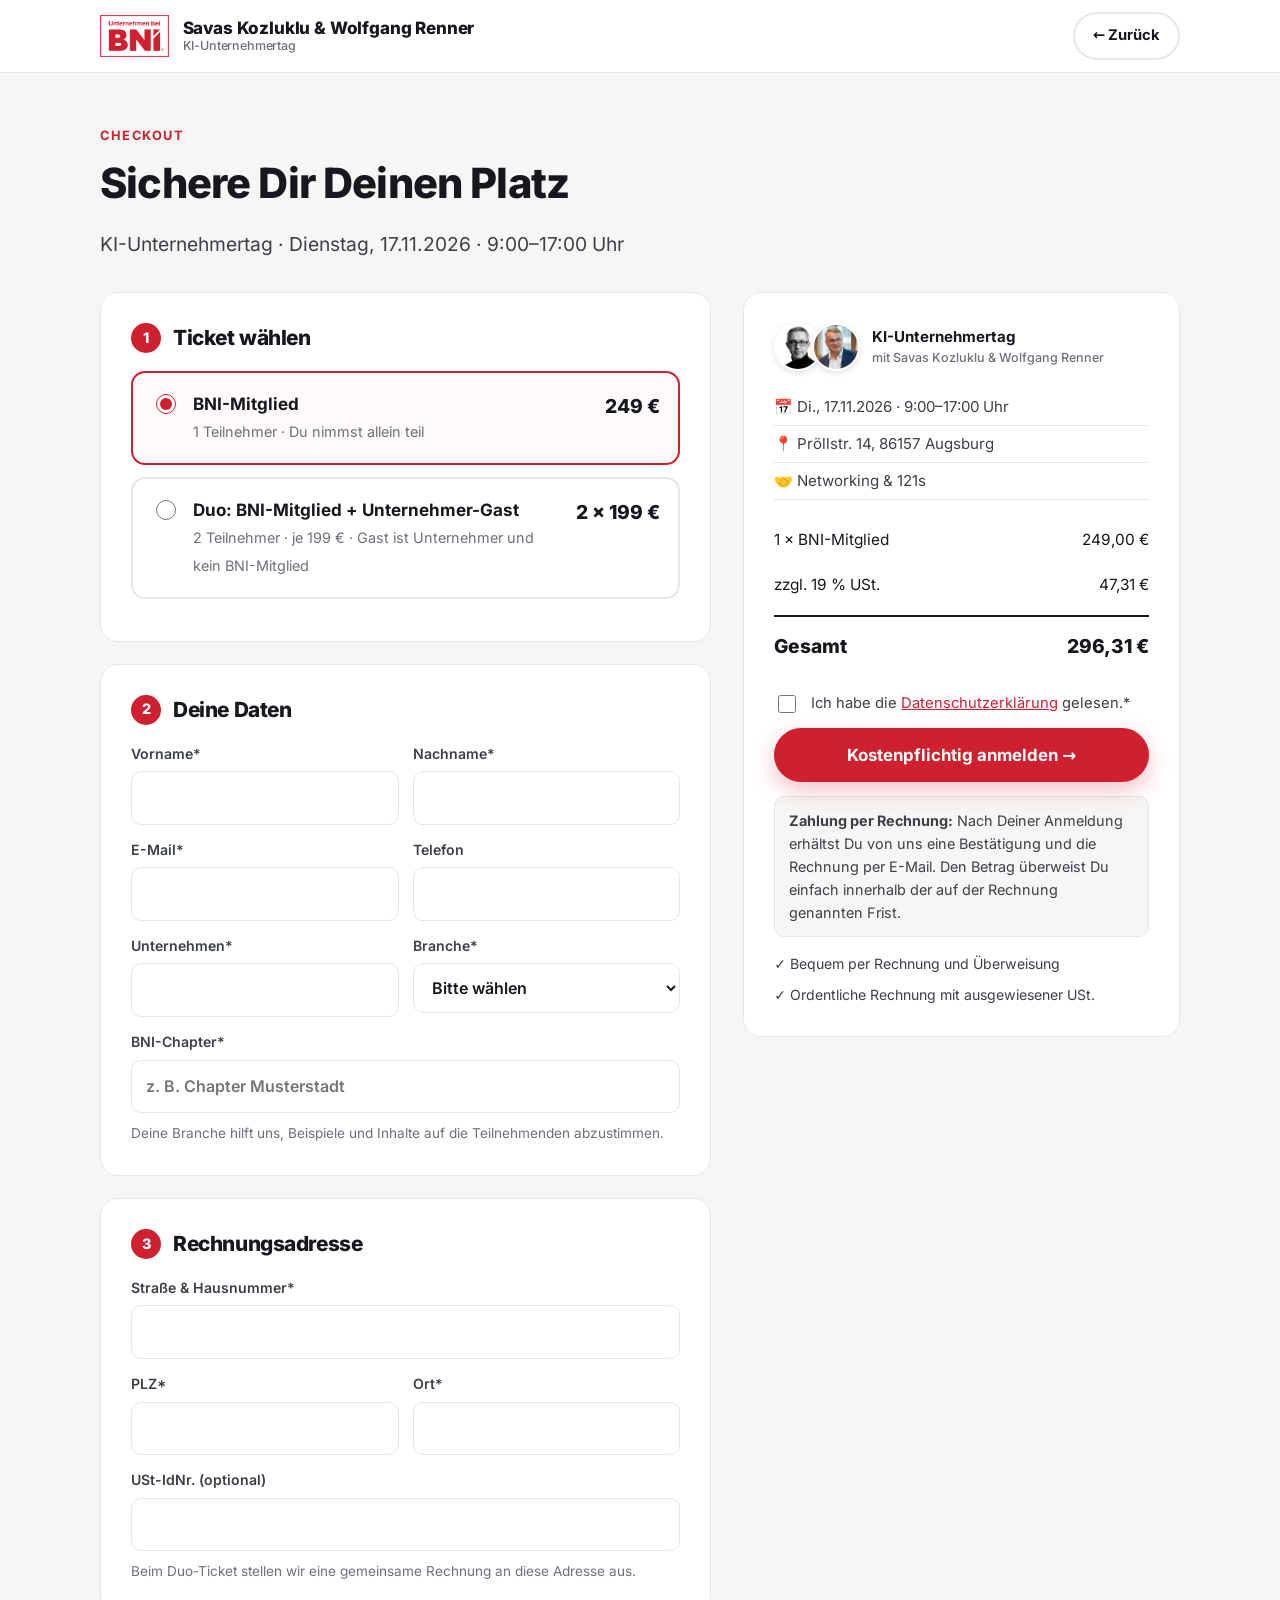
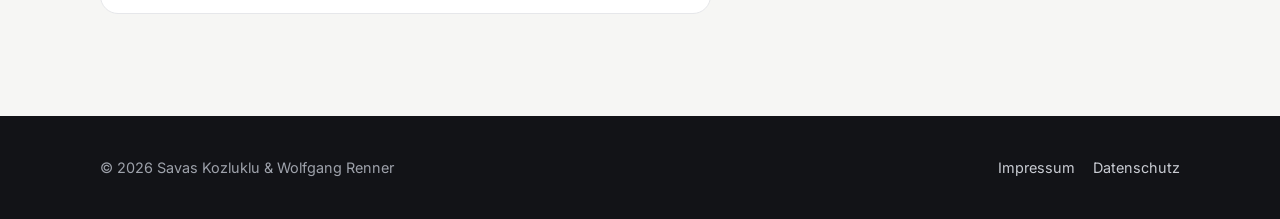
==== commit 72de2528: "Veranstaltungsort: Pröllstr. 14, 86157 Augsburg Co-Authored-By: Claude Opus 5.5 <noreply@anthropic.c" ====
--- a/checkout.html
+++ b/checkout.html
@@ -158,7 +158,7 @@
             </div>
             <ul class="event-meta">
               <li>📅 Di., 17.11.2026 · 9:00–17:00&nbsp;Uhr</li>
-              <li>📍 Augsburg</li>
+              <li>📍 Pröllstr.&nbsp;14, 86157&nbsp;Augsburg</li>
               <li>🤝 Networking &amp; 121s</li>
             </ul>
 
@@ -208,10 +208,8 @@
        und es wird nichts verschickt.
        ========================================================= */
     const BOOKING = {
-      // Übergangsweise geht alles an savask@zeoai.de, bis Wolfgangs Schlüssel da ist.
-      // Dann: accessKey = Schlüssel wr@naviqo.de, accessKeyCopy = Schlüssel savask@zeoai.de
-      accessKey: '792a6750-31fa-42c7-a27d-f14a307fe8d3',  // savask@zeoai.de
-      accessKeyCopy: '',
+      accessKey: 'bd3c51d5-fd00-434f-8e8f-ddd242a8e4c2',      // wr@naviqo.de (Pflicht)
+      accessKeyCopy: '792a6750-31fa-42c7-a27d-f14a307fe8d3',  // savask@zeoai.de (Kopie)
       endpoint: 'https://api.web3forms.com/submit',
       vatRate: 0.19,
       successUrl: 'danke.html'
